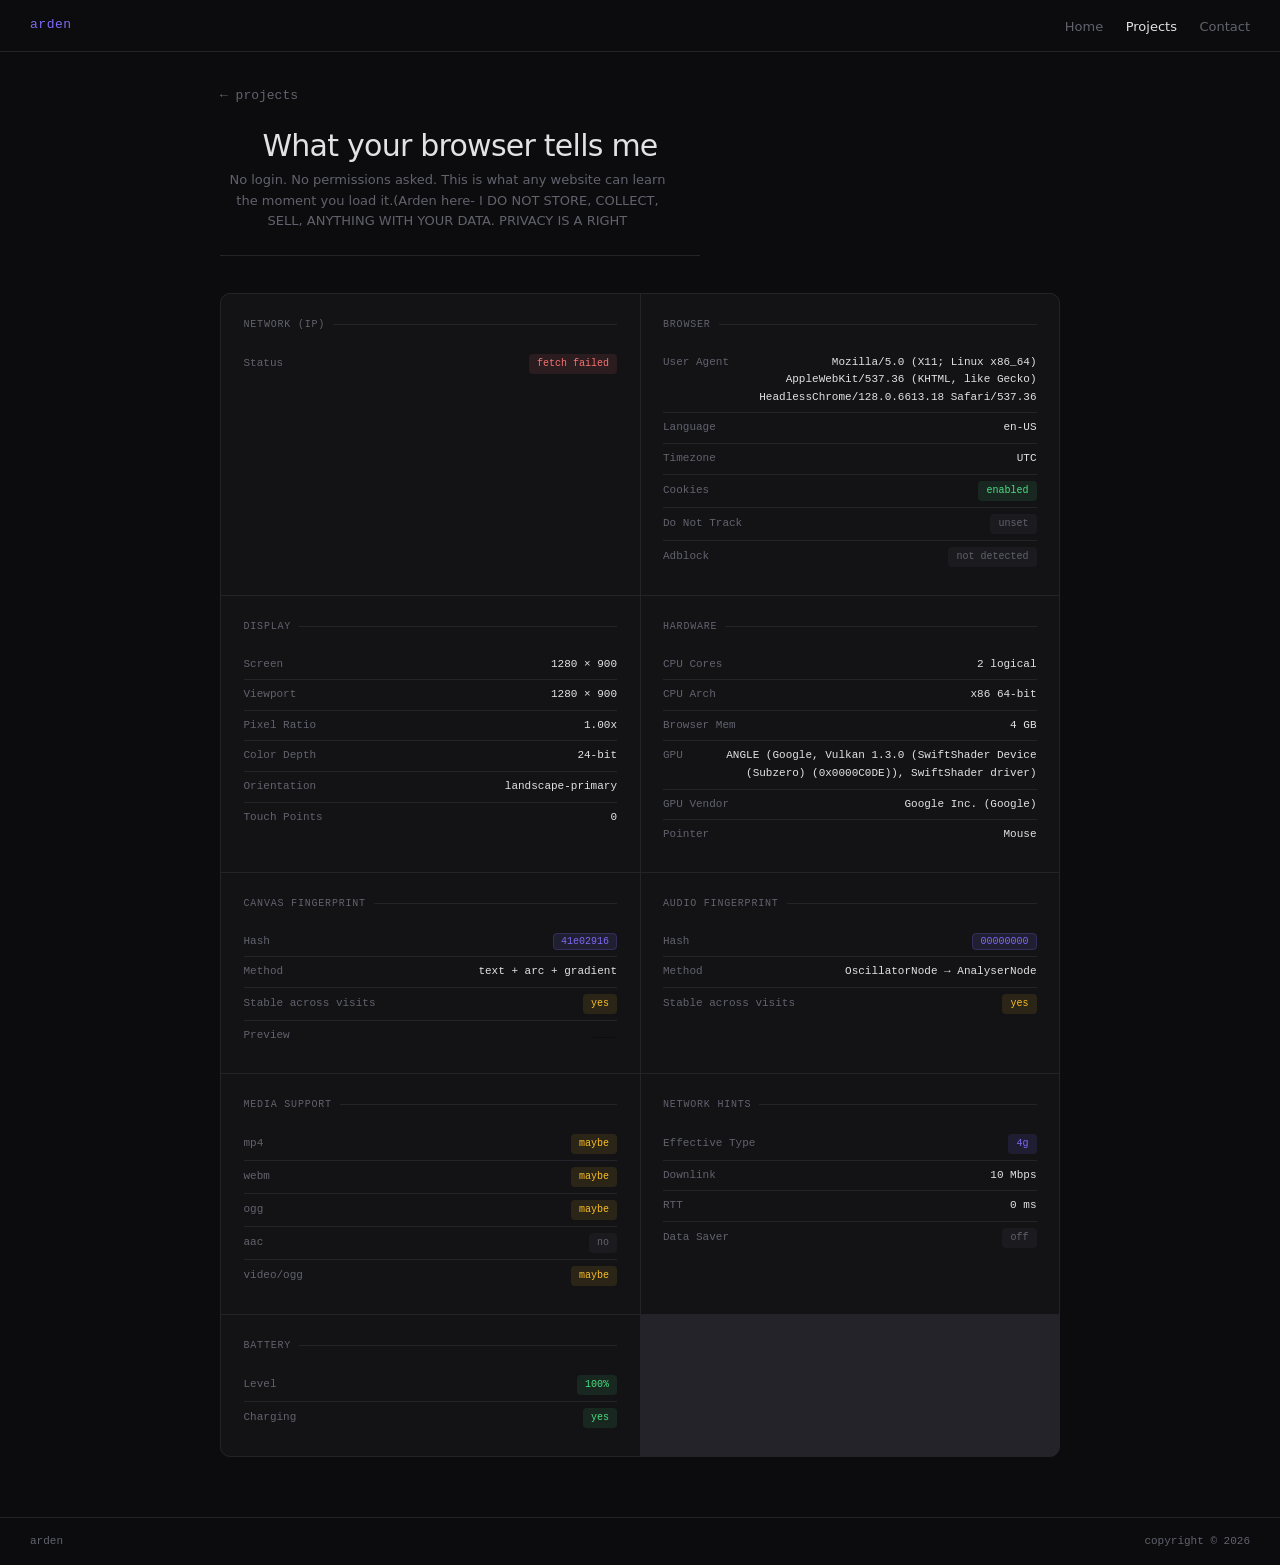
==== tracker/index.html @ cfc061c7 "Update index.html" ====
<!DOCTYPE html>
<html lang="en">
<head>
  <meta charset="UTF-8">
  <meta name="viewport" content="width=device-width, initial-scale=1.0">
  <title>Tracker — Arden</title>
  <link rel="stylesheet" href="style.css">
</head>
<body>
  <nav>
    <span class="nav-logo">arden</span>
    <ul class="nav-links">
      <li><a href="../index.html">Home</a></li>
      <li><a href="../projects.html" class="active">Projects</a></li>
      <li><a href="../contact.html">Contact</a></li>
    </ul>
  </nav>

  <main>
    <div class="back-link"><a href="../projects.html">← projects</a></div>
    <section class="hero">
      <h1>What your browser tells me</h1>
      <p class="hero-sub">No login. No permissions asked. This is what any website can learn the moment you load it.(Arden here- I DO NOT STORE, COLLECT, SELL, ANYTHING WITH YOUR DATA. PRIVACY IS A RIGHT</p>
    </section>
    <div class="grid" id="grid"></div>
  </main>

  <footer>
    <span>arden</span>
    <span>copyright © 2026</span>
  </footer>

  <script src="tracker.js"></script>
</body>
</html>
---- tracker/style.css ----
@import url('../style.css');

:root {
  --green: #4ade80;
  --amber: #fbbf24;
  --red: #f87171;
}

main {
  flex: 1;
  max-width: 900px;
  width: 100%;
  margin: 0 auto;
  padding: 2rem 2rem 4rem;
}

.back-link {
  margin-bottom: 1.5rem;
}

.back-link a {
  font-size: 13px;
  font-family: var(--mono);
  color: var(--muted);
  text-decoration: none;
  transition: color 0.15s;
}

.back-link a:hover {
  color: var(--text);
}

.hero {
  margin-bottom: 2.5rem;
  padding-bottom: 1.5rem;
  border-bottom: 1px solid var(--border);
}

.hero h1 {
  font-size: clamp(1.4rem, 3.5vw, 2rem);
  font-weight: 500;
  letter-spacing: -0.025em;
  margin-bottom: 0.5rem;
}

.hero-sub {
  font-size: 13px;
  color: var(--muted);
  max-width: 55ch;
}

.grid {
  display: grid;
  grid-template-columns: repeat(auto-fill, minmax(360px, 1fr));
  gap: 1px;
  background: var(--border);
  border: 1px solid var(--border);
  border-radius: 10px;
  overflow: hidden;
}

.card {
  background: var(--surface);
  padding: 1.5rem;
  transition: background 0.15s;
}

.card:hover {
  background: var(--surface-hi);
}

.card-title {
  font-size: 10px;
  font-family: var(--mono);
  color: var(--muted);
  letter-spacing: 0.08em;
  text-transform: uppercase;
  margin-bottom: 1rem;
  display: flex;
  align-items: center;
  gap: 8px;
}

.card-title::after {
  content: '';
  flex: 1;
  height: 1px;
  background: var(--border);
}

.rows { display: flex; flex-direction: column; }

.row {
  display: flex;
  justify-content: space-between;
  align-items: baseline;
  gap: 1rem;
  padding: 6px 0;
  border-bottom: 1px solid var(--border);
  font-size: 12px;
}

.row:last-child { border-bottom: none; }

.row-key {
  color: var(--muted);
  font-family: var(--mono);
  font-size: 11px;
  white-space: nowrap;
  flex-shrink: 0;
}

.row-val {
  font-family: var(--mono);
  font-size: 11px;
  color: var(--text);
  text-align: right;
  word-break: break-all;
}

.row-val a { color: var(--accent); text-decoration: none; }
.row-val a:hover { text-decoration: underline; }

.pill {
  display: inline-block;
  padding: 2px 8px;
  border-radius: 4px;
  font-size: 10px;
  font-family: var(--mono);
  font-weight: 500;
}

.pill-green  { background: rgba(74, 222, 128, 0.1); color: var(--green); }
.pill-amber  { background: rgba(251, 191, 36, 0.1);  color: var(--amber); }
.pill-red    { background: rgba(248, 113, 113, 0.1); color: var(--red); }
.pill-accent { background: var(--accent-dim);        color: var(--accent); }
.pill-muted  { background: var(--surface-hi);        color: var(--muted); }

.loading-row {
  animation: pulse 1.4s ease-in-out infinite;
  background: var(--surface-hi);
  height: 12px;
  border-radius: 3px;
  width: 60%;
}

@keyframes pulse {
  0%, 100% { opacity: 0.4; }
  50%       { opacity: 0.9; }
}

.ip-badge {
  font-family: var(--mono);
  font-size: 10px;
  color: var(--accent);
  background: var(--accent-dim);
  border: 1px solid rgba(124, 106, 247, 0.2);
  border-radius: 4px;
  padding: 2px 7px;
}

.canvas-fingerprint {
  width: 100%;
  height: 6px;
  border-radius: 3px;
  overflow: hidden;
  margin-top: 4px;
}

@media (max-width: 640px) {
  .grid { grid-template-columns: 1fr; border-radius: 8px; }
  main  { padding: 1.5rem 1rem 3rem; }
}
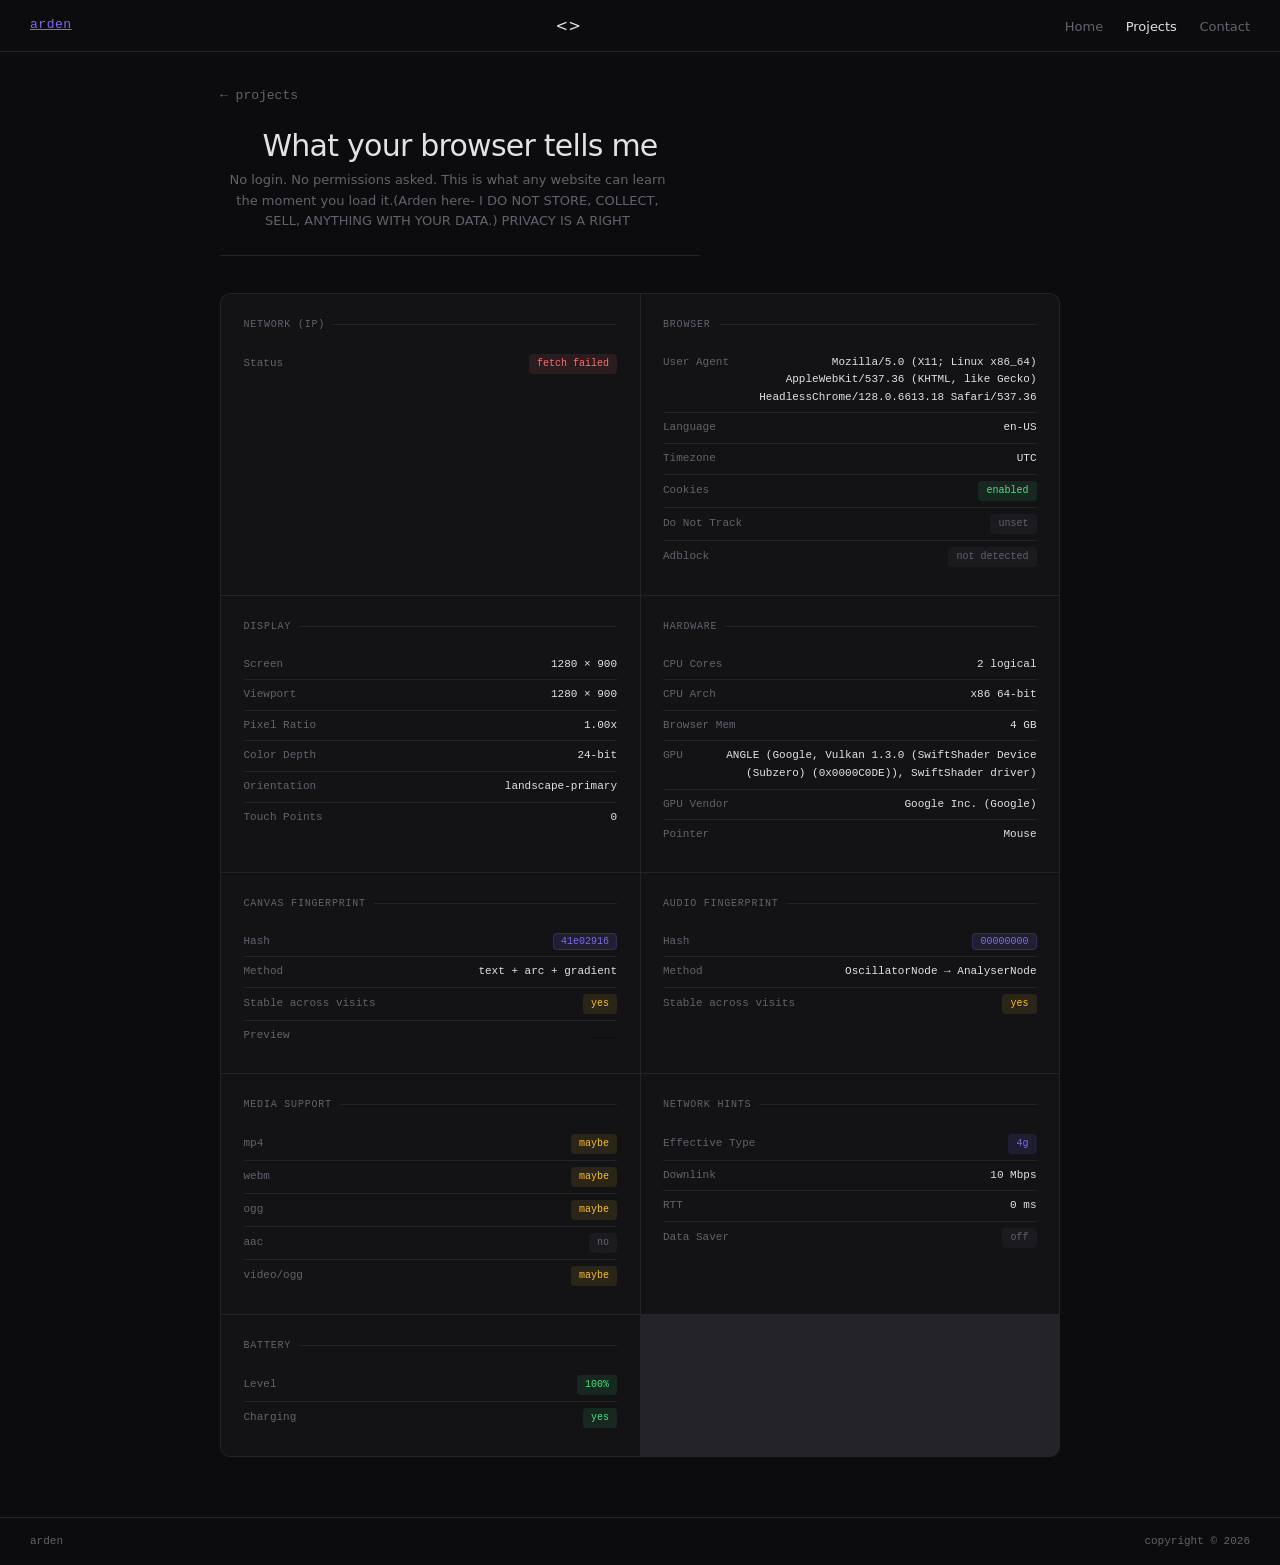
==== commit 1b1728b9: "Update index.html" ====
--- a/tracker/index.html
+++ b/tracker/index.html
@@ -8,7 +8,8 @@
 </head>
 <body>
   <nav>
-    <span class="nav-logo">arden</span>
+    <a href="/index.html" class="nav-logo">arden</a>
+    <>
     <ul class="nav-links">
       <li><a href="../index.html">Home</a></li>
       <li><a href="../projects.html" class="active">Projects</a></li>
@@ -20,7 +21,7 @@
     <div class="back-link"><a href="../projects.html">← projects</a></div>
     <section class="hero">
       <h1>What your browser tells me</h1>
-      <p class="hero-sub">No login. No permissions asked. This is what any website can learn the moment you load it.(Arden here- I DO NOT STORE, COLLECT, SELL, ANYTHING WITH YOUR DATA. PRIVACY IS A RIGHT</p>
+      <p class="hero-sub">No login. No permissions asked. This is what any website can learn the moment you load it.(Arden here- I DO NOT STORE, COLLECT, SELL, ANYTHING WITH YOUR DATA.) PRIVACY IS A RIGHT</p>
     </section>
     <div class="grid" id="grid"></div>
   </main>
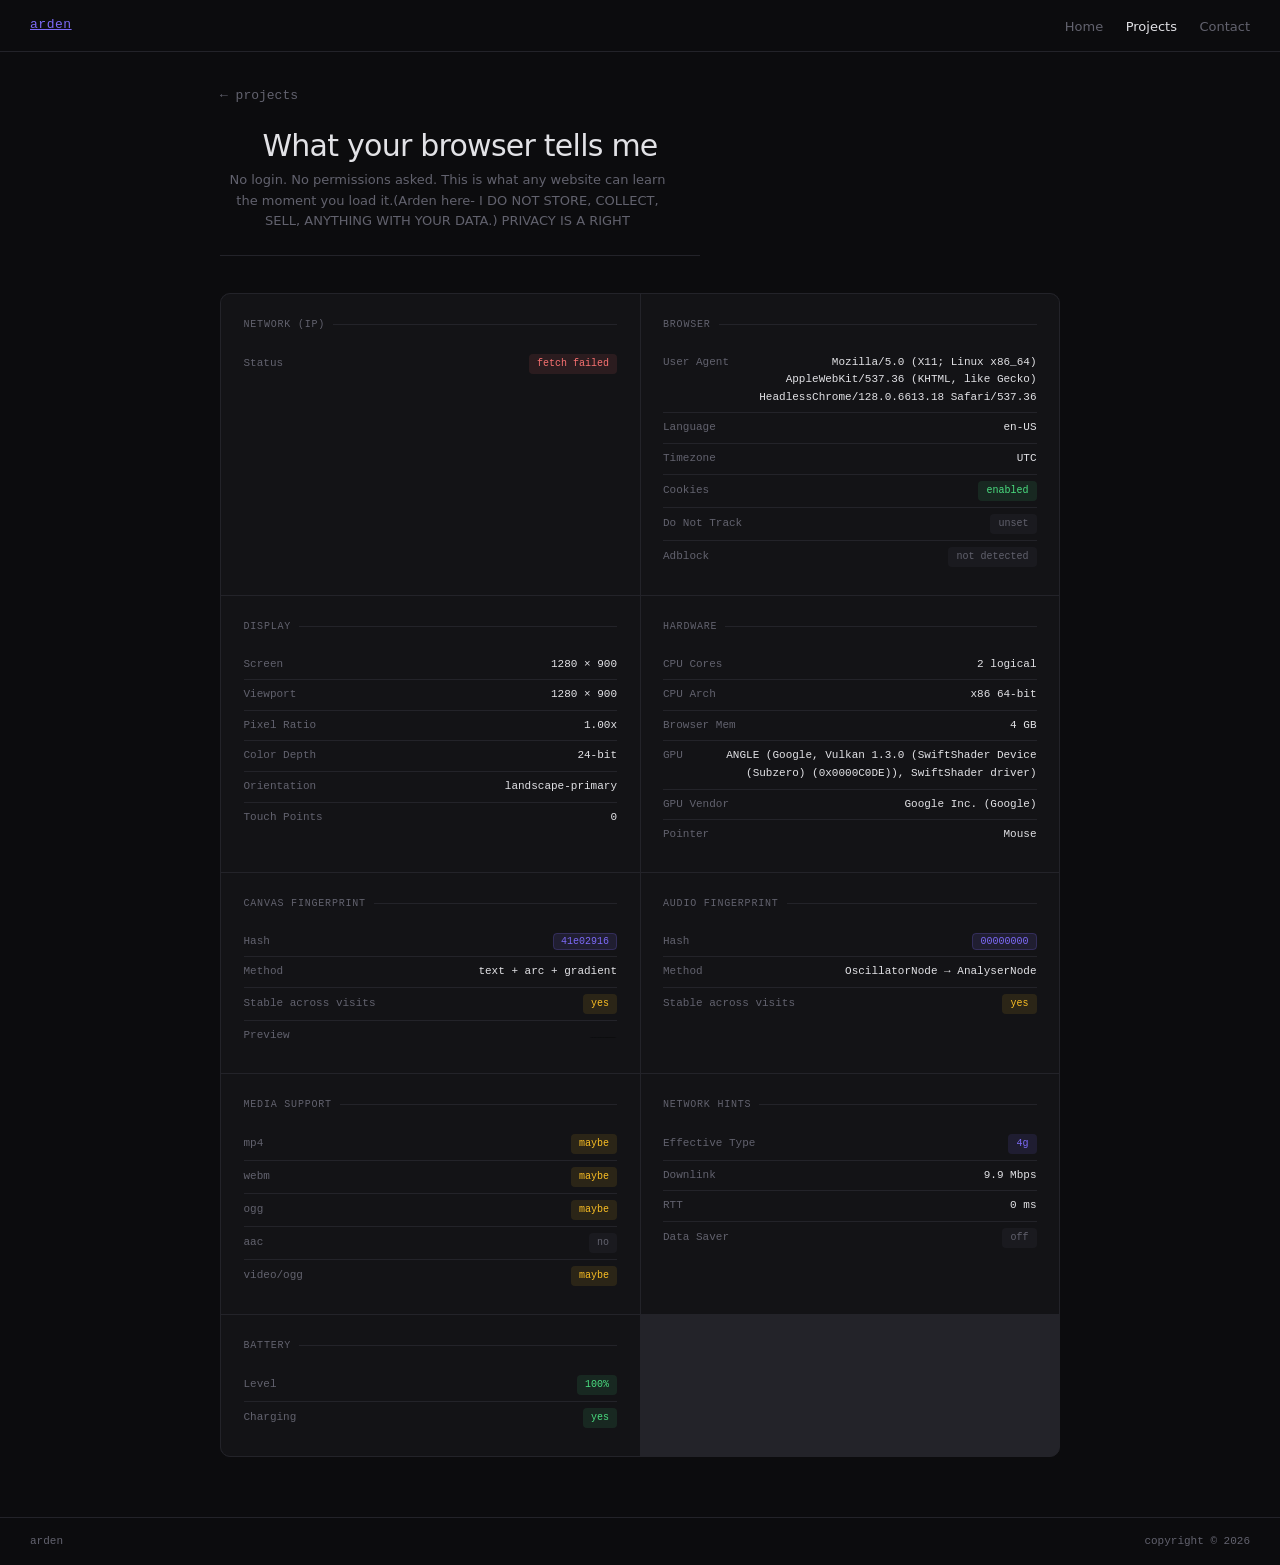
==== commit 4f30d2b4: "Update index.html" ====
--- a/tracker/index.html
+++ b/tracker/index.html
@@ -9,7 +9,6 @@
 <body>
   <nav>
     <a href="/index.html" class="nav-logo">arden</a>
-    <>
     <ul class="nav-links">
       <li><a href="../index.html">Home</a></li>
       <li><a href="../projects.html" class="active">Projects</a></li>
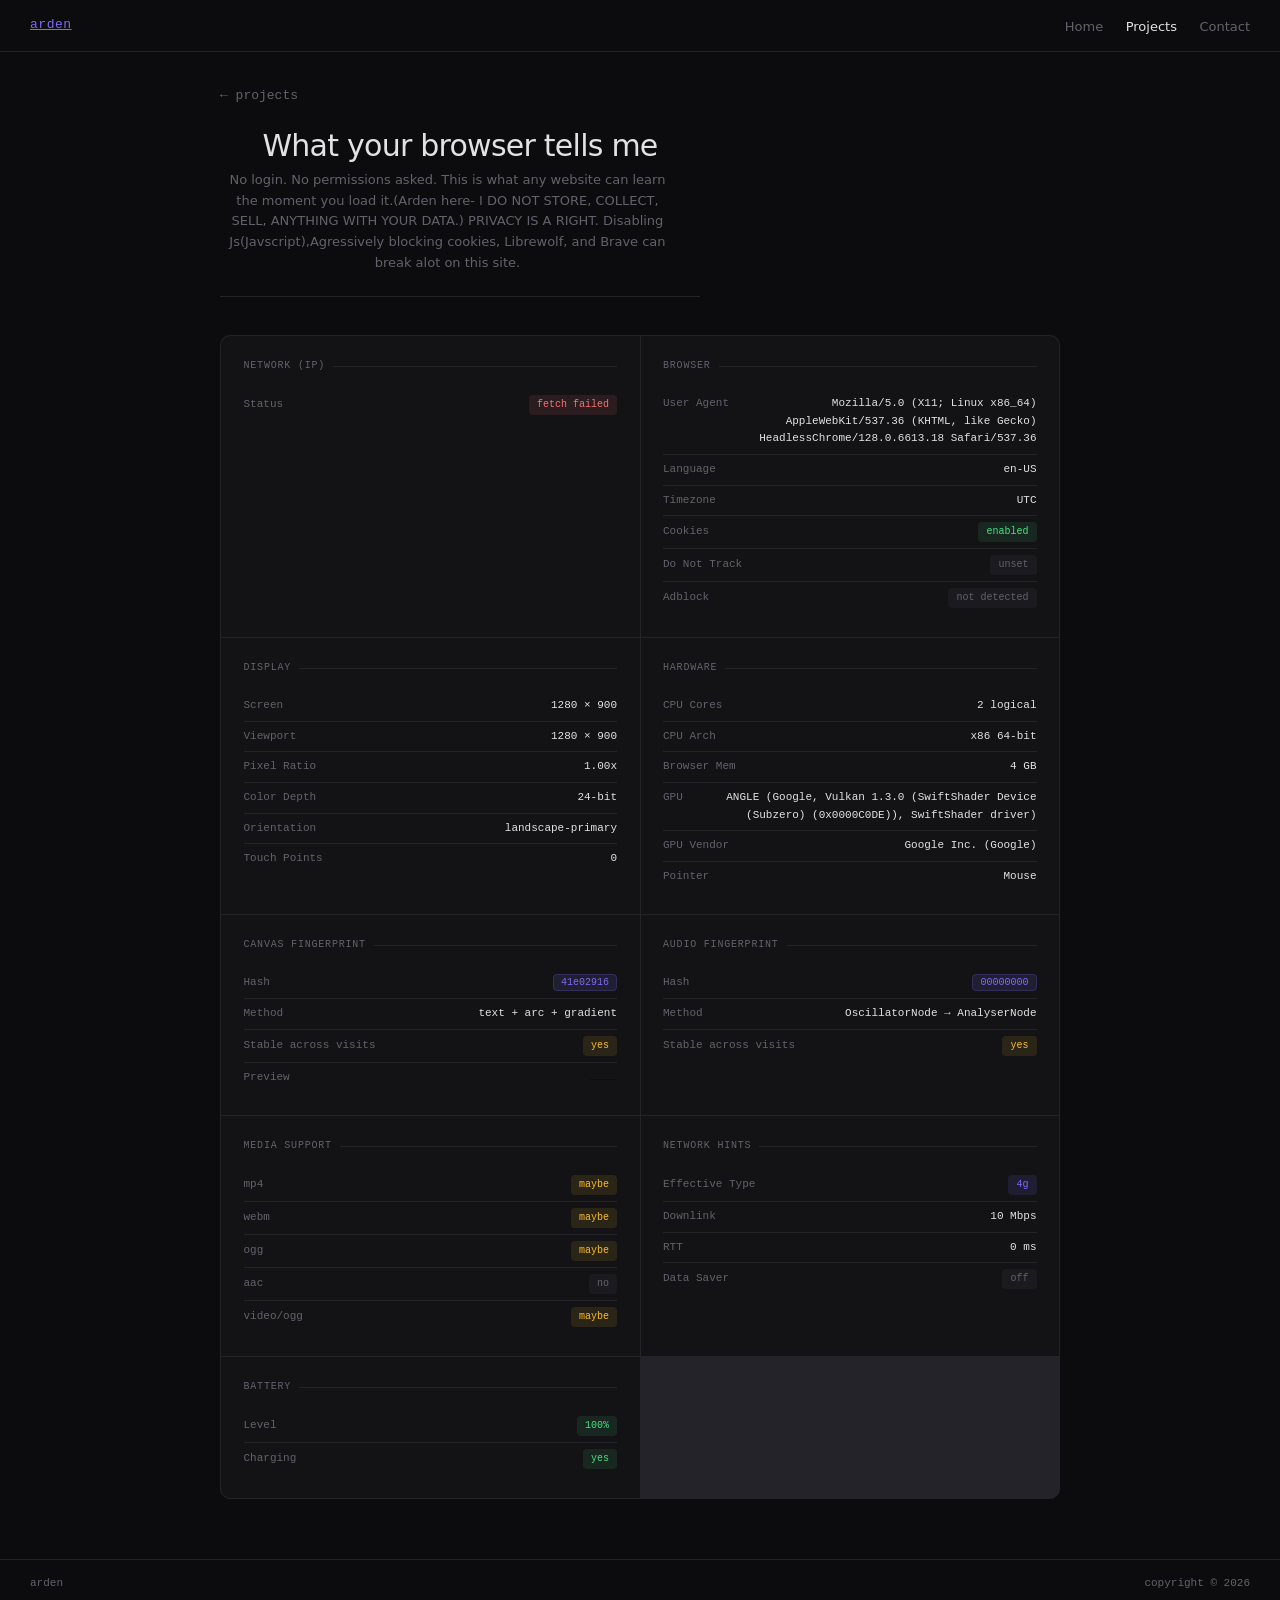
==== commit 5940db4b: "Update index.html" ====
--- a/tracker/index.html
+++ b/tracker/index.html
@@ -20,7 +20,7 @@
     <div class="back-link"><a href="../projects.html">← projects</a></div>
     <section class="hero">
       <h1>What your browser tells me</h1>
-      <p class="hero-sub">No login. No permissions asked. This is what any website can learn the moment you load it.(Arden here- I DO NOT STORE, COLLECT, SELL, ANYTHING WITH YOUR DATA.) PRIVACY IS A RIGHT</p>
+      <p class="hero-sub">No login. No permissions asked. This is what any website can learn the moment you load it.(Arden here- I DO NOT STORE, COLLECT, SELL, ANYTHING WITH YOUR DATA.) PRIVACY IS A RIGHT. Disabling Js(Javscript),Agressively blocking cookies, Librewolf, and Brave can break alot on this site.</p>
     </section>
     <div class="grid" id="grid"></div>
   </main>
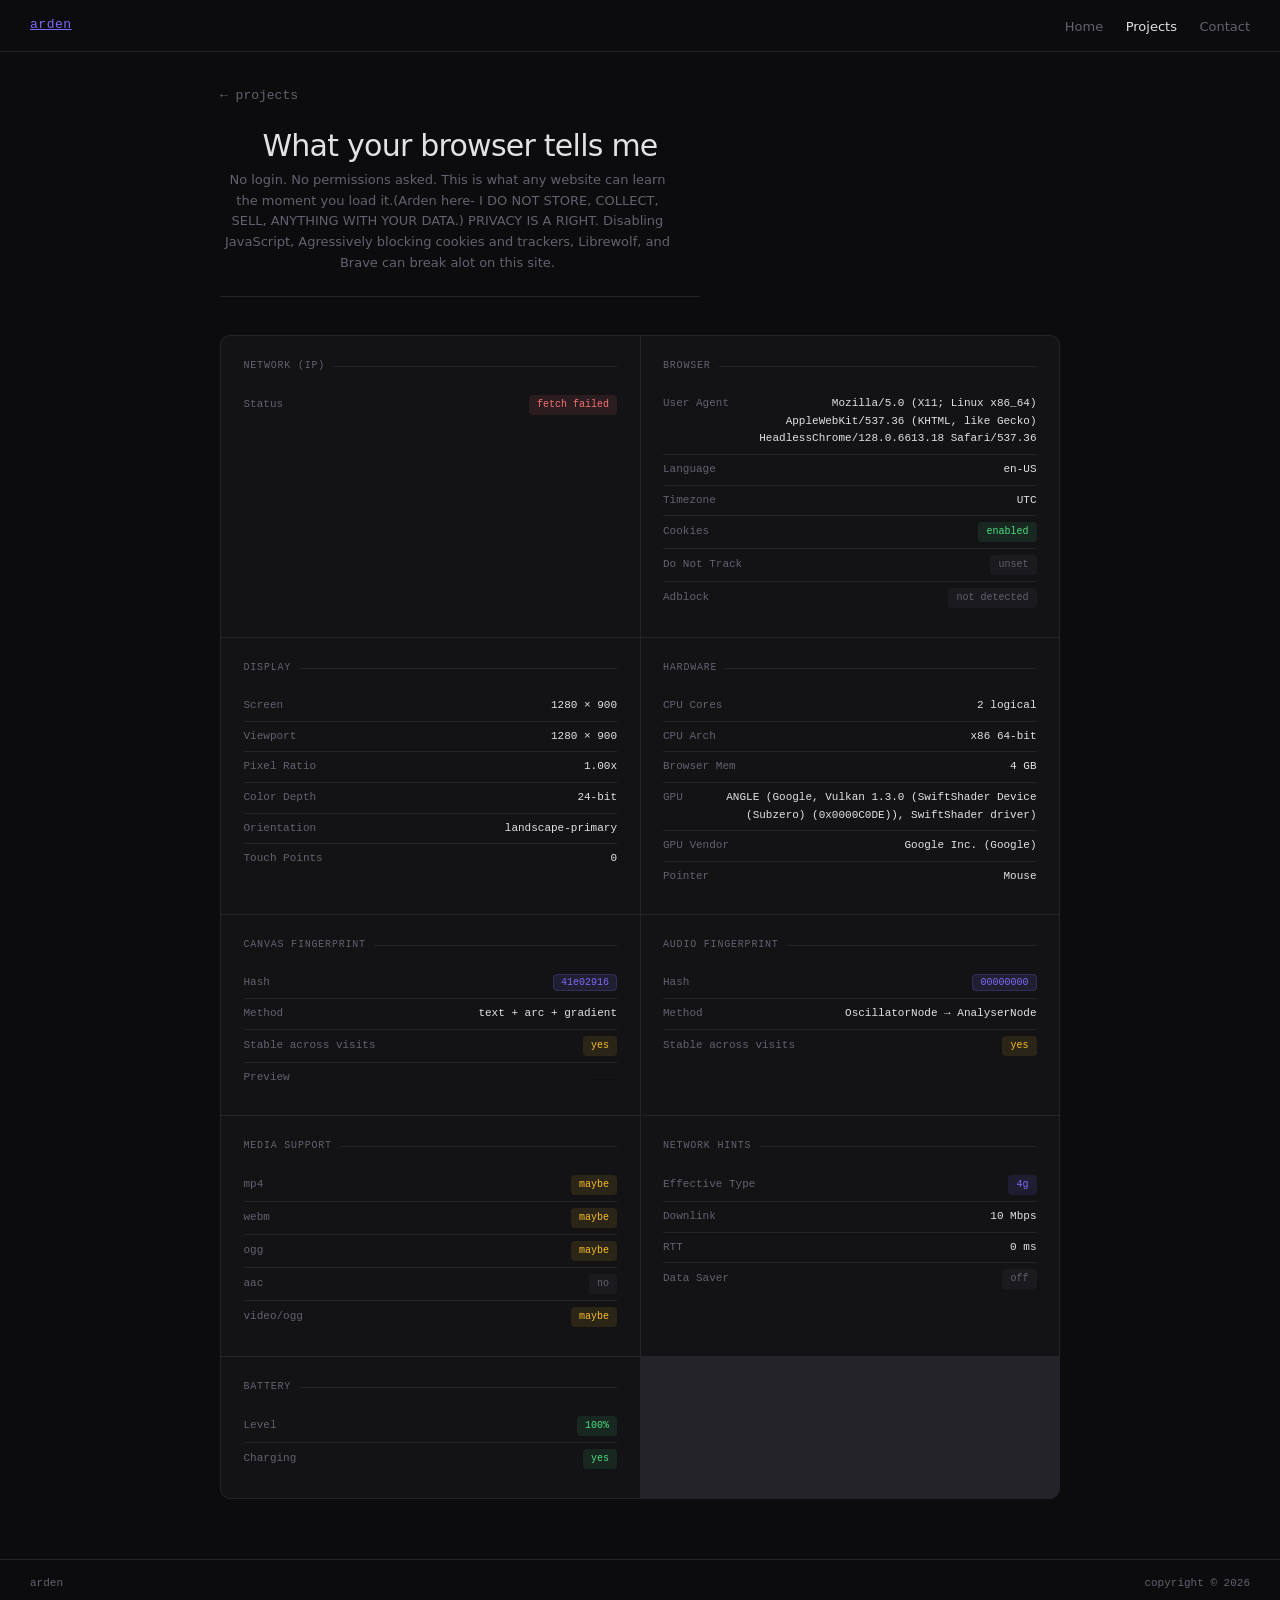
==== commit 69abd529: "Fix formatting in hero-sub paragraph Added a space after 'JavaScript,' for better readability." ====
--- a/tracker/index.html
+++ b/tracker/index.html
@@ -20,7 +20,7 @@
     <div class="back-link"><a href="../projects.html">← projects</a></div>
     <section class="hero">
       <h1>What your browser tells me</h1>
-      <p class="hero-sub">No login. No permissions asked. This is what any website can learn the moment you load it.(Arden here- I DO NOT STORE, COLLECT, SELL, ANYTHING WITH YOUR DATA.) PRIVACY IS A RIGHT. Disabling Js(Javscript),Agressively blocking cookies, Librewolf, and Brave can break alot on this site.</p>
+      <p class="hero-sub">No login. No permissions asked. This is what any website can learn the moment you load it.(Arden here- I DO NOT STORE, COLLECT, SELL, ANYTHING WITH YOUR DATA.) PRIVACY IS A RIGHT. Disabling JavaScript, Agressively blocking cookies and trackers, Librewolf, and Brave can break alot on this site.</p>
     </section>
     <div class="grid" id="grid"></div>
   </main>
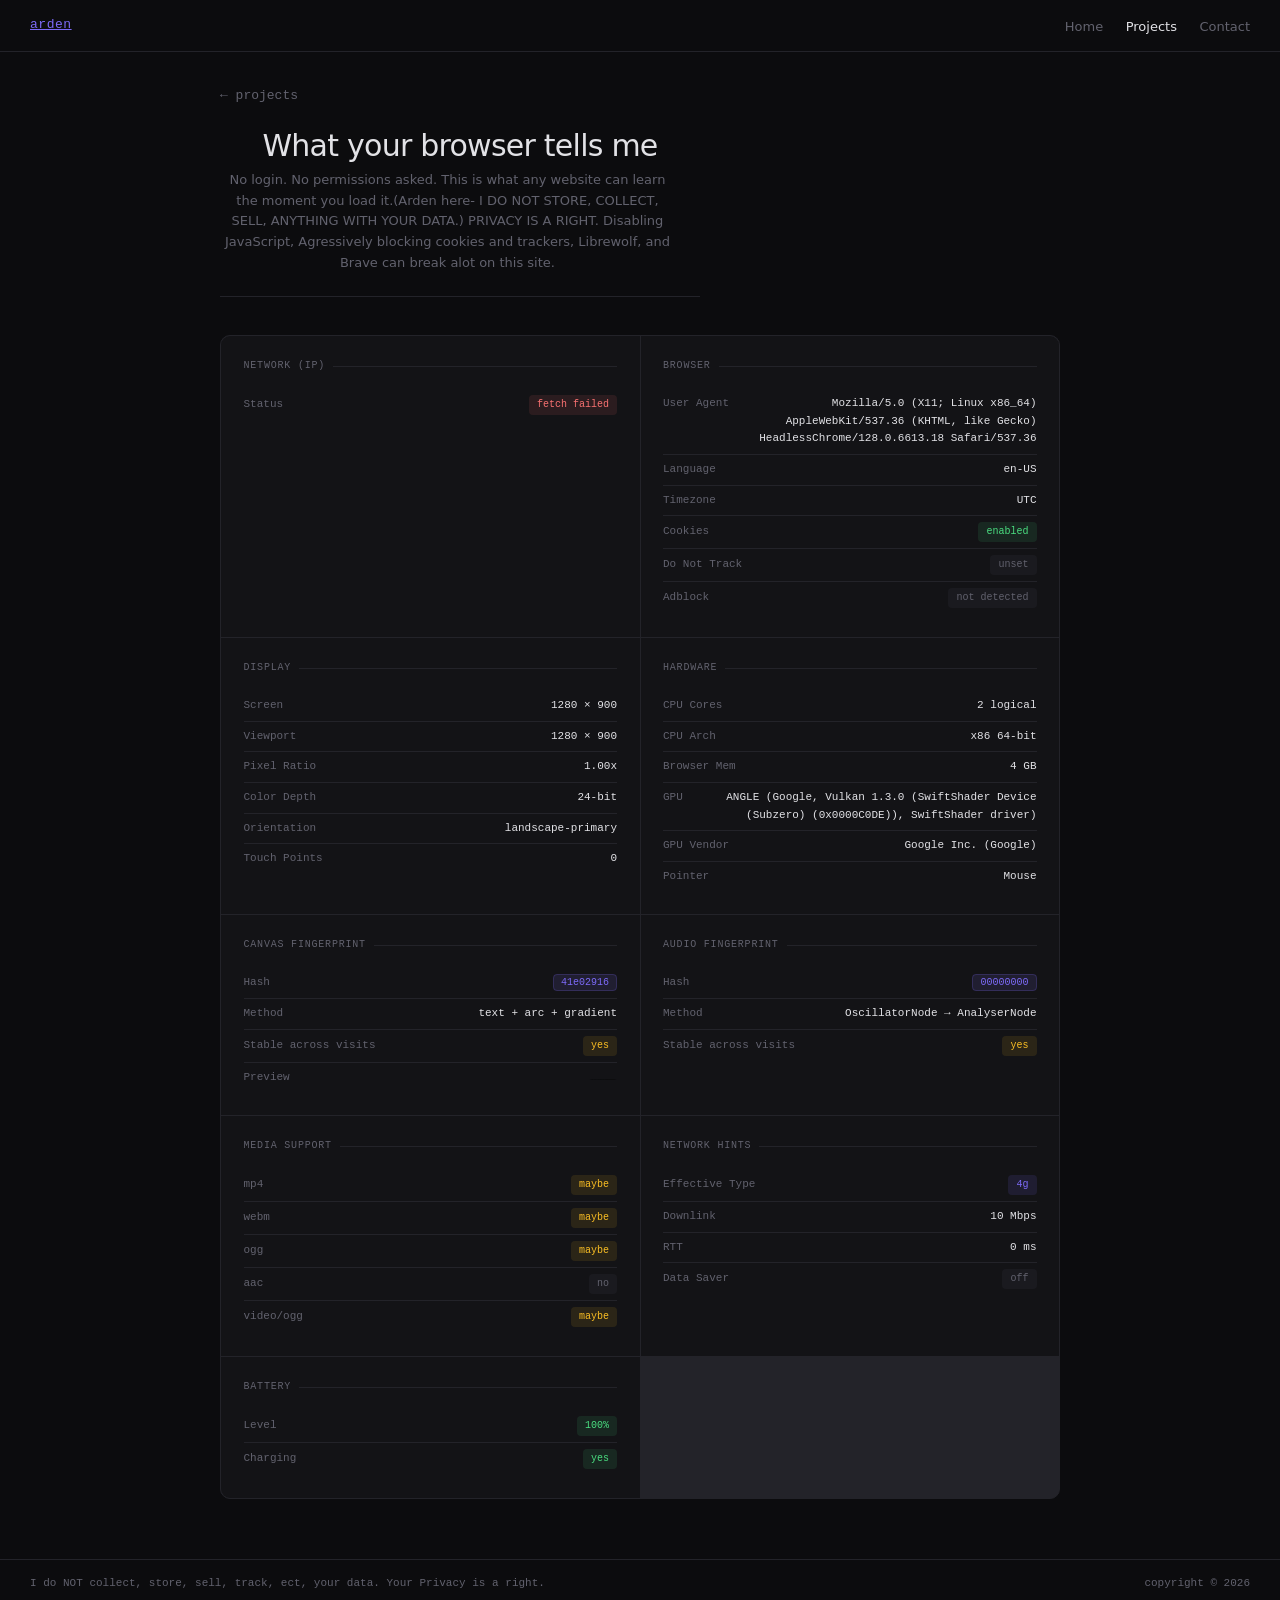
==== commit 1eba4981: "Update index.html" ====
--- a/tracker/index.html
+++ b/tracker/index.html
@@ -26,7 +26,7 @@
   </main>
 
   <footer>
-    <span>arden</span>
+    <span>I do NOT collect, store, sell, track, ect, your data. Your Privacy is a right.</span>
     <span>copyright © 2026</span>
   </footer>
 
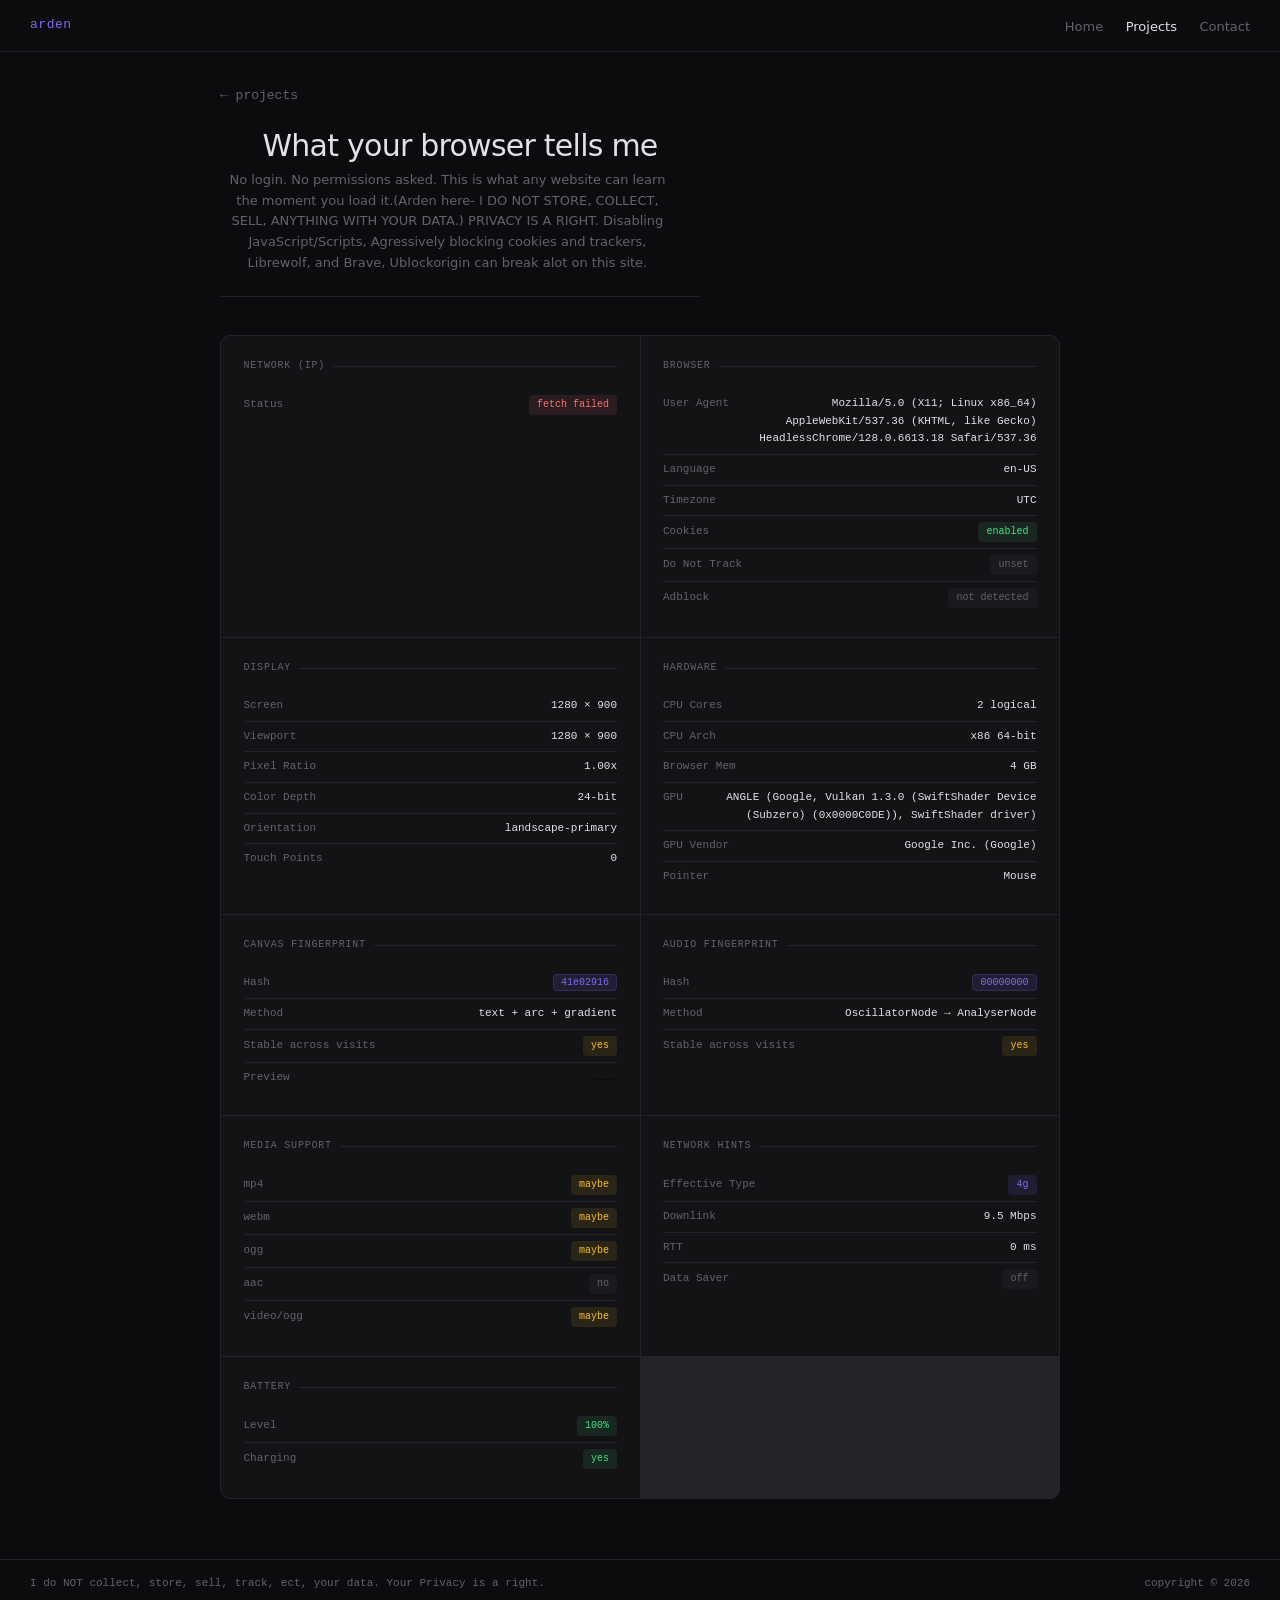
==== commit 1e932308: "Update index.html" ====
--- a/tracker/index.html
+++ b/tracker/index.html
@@ -20,7 +20,7 @@
     <div class="back-link"><a href="../projects.html">← projects</a></div>
     <section class="hero">
       <h1>What your browser tells me</h1>
-      <p class="hero-sub">No login. No permissions asked. This is what any website can learn the moment you load it.(Arden here- I DO NOT STORE, COLLECT, SELL, ANYTHING WITH YOUR DATA.) PRIVACY IS A RIGHT. Disabling JavaScript, Agressively blocking cookies and trackers, Librewolf, and Brave can break alot on this site.</p>
+      <p class="hero-sub">No login. No permissions asked. This is what any website can learn the moment you load it.(Arden here- I DO NOT STORE, COLLECT, SELL, ANYTHING WITH YOUR DATA.) PRIVACY IS A RIGHT. Disabling JavaScript/Scripts, Agressively blocking cookies and trackers, Librewolf, and Brave, Ublockorigin can break alot on this site.</p>
     </section>
     <div class="grid" id="grid"></div>
   </main>
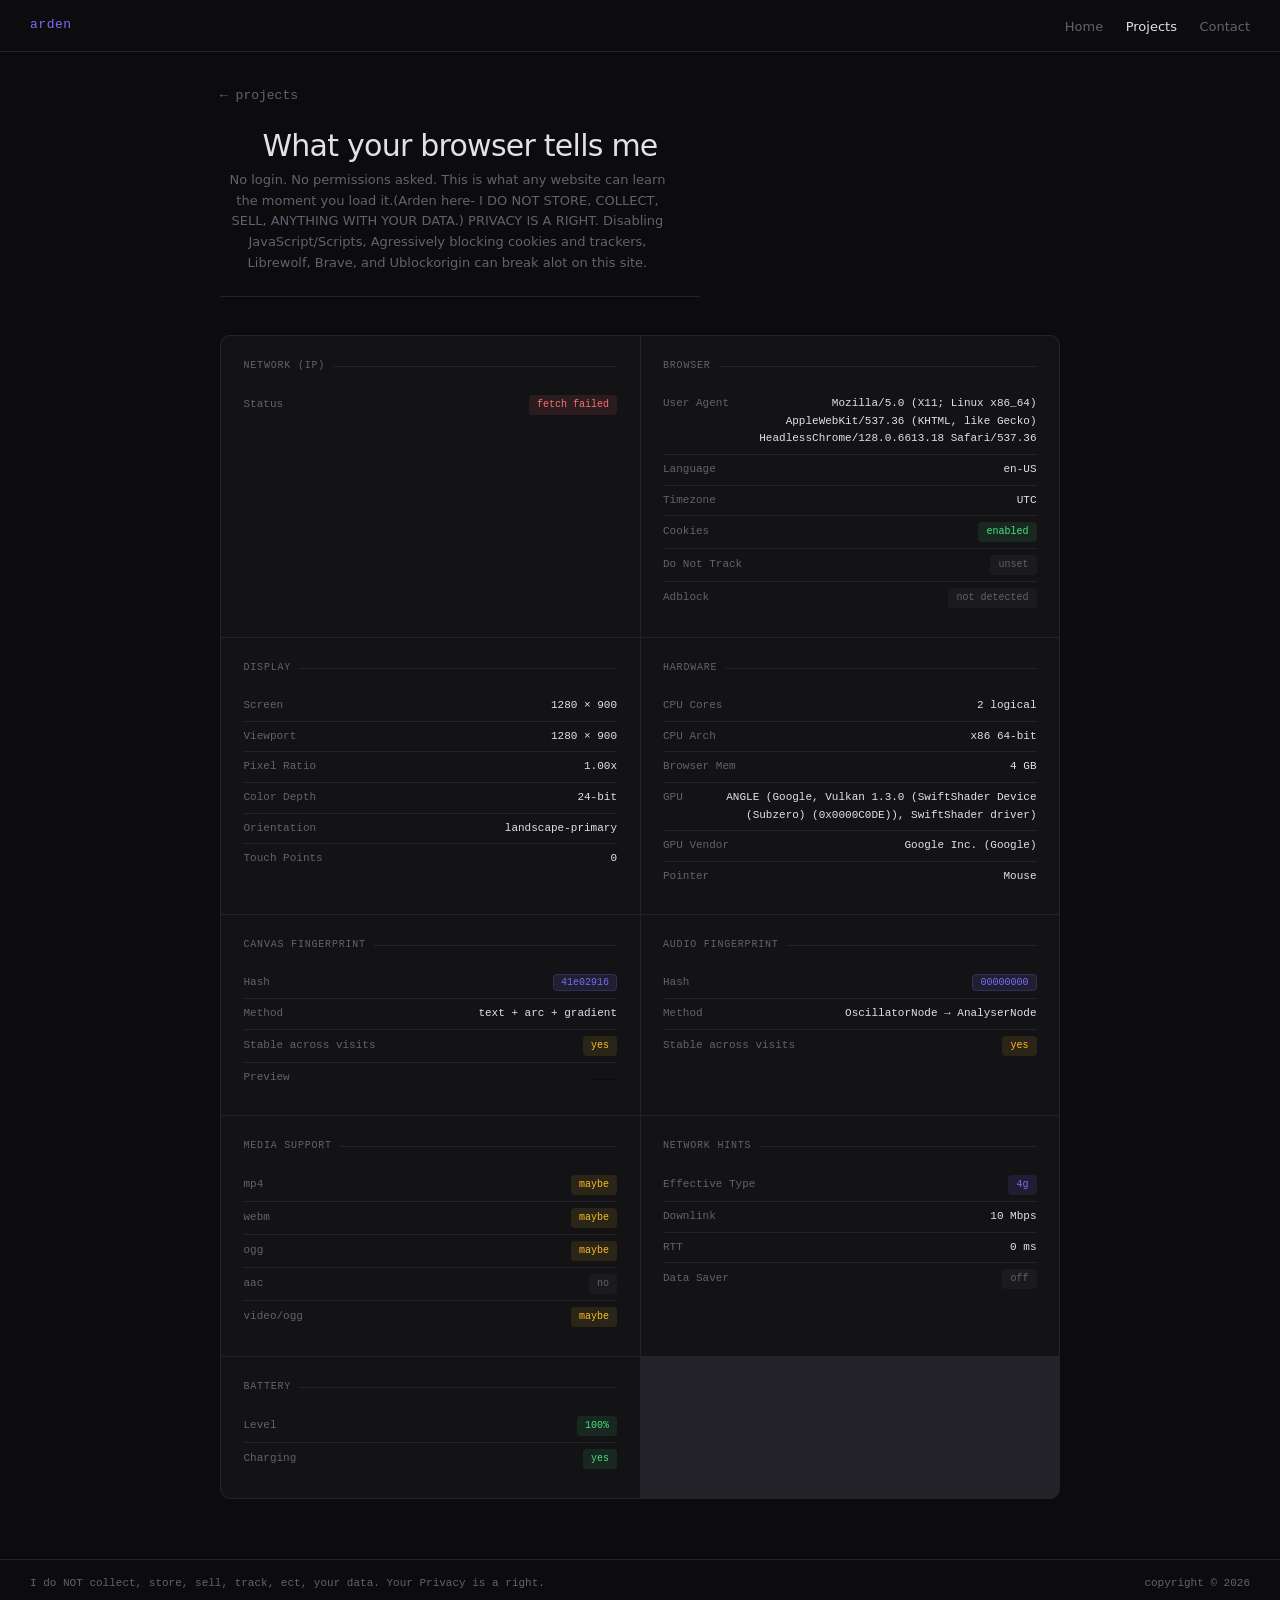
==== commit 0d160e9d: "Update index.html" ====
--- a/tracker/index.html
+++ b/tracker/index.html
@@ -20,7 +20,7 @@
     <div class="back-link"><a href="../projects.html">← projects</a></div>
     <section class="hero">
       <h1>What your browser tells me</h1>
-      <p class="hero-sub">No login. No permissions asked. This is what any website can learn the moment you load it.(Arden here- I DO NOT STORE, COLLECT, SELL, ANYTHING WITH YOUR DATA.) PRIVACY IS A RIGHT. Disabling JavaScript/Scripts, Agressively blocking cookies and trackers, Librewolf, and Brave, Ublockorigin can break alot on this site.</p>
+      <p class="hero-sub">No login. No permissions asked. This is what any website can learn the moment you load it.(Arden here- I DO NOT STORE, COLLECT, SELL, ANYTHING WITH YOUR DATA.) PRIVACY IS A RIGHT. Disabling JavaScript/Scripts, Agressively blocking cookies and trackers, Librewolf, Brave, and Ublockorigin can break alot on this site.</p>
     </section>
     <div class="grid" id="grid"></div>
   </main>
